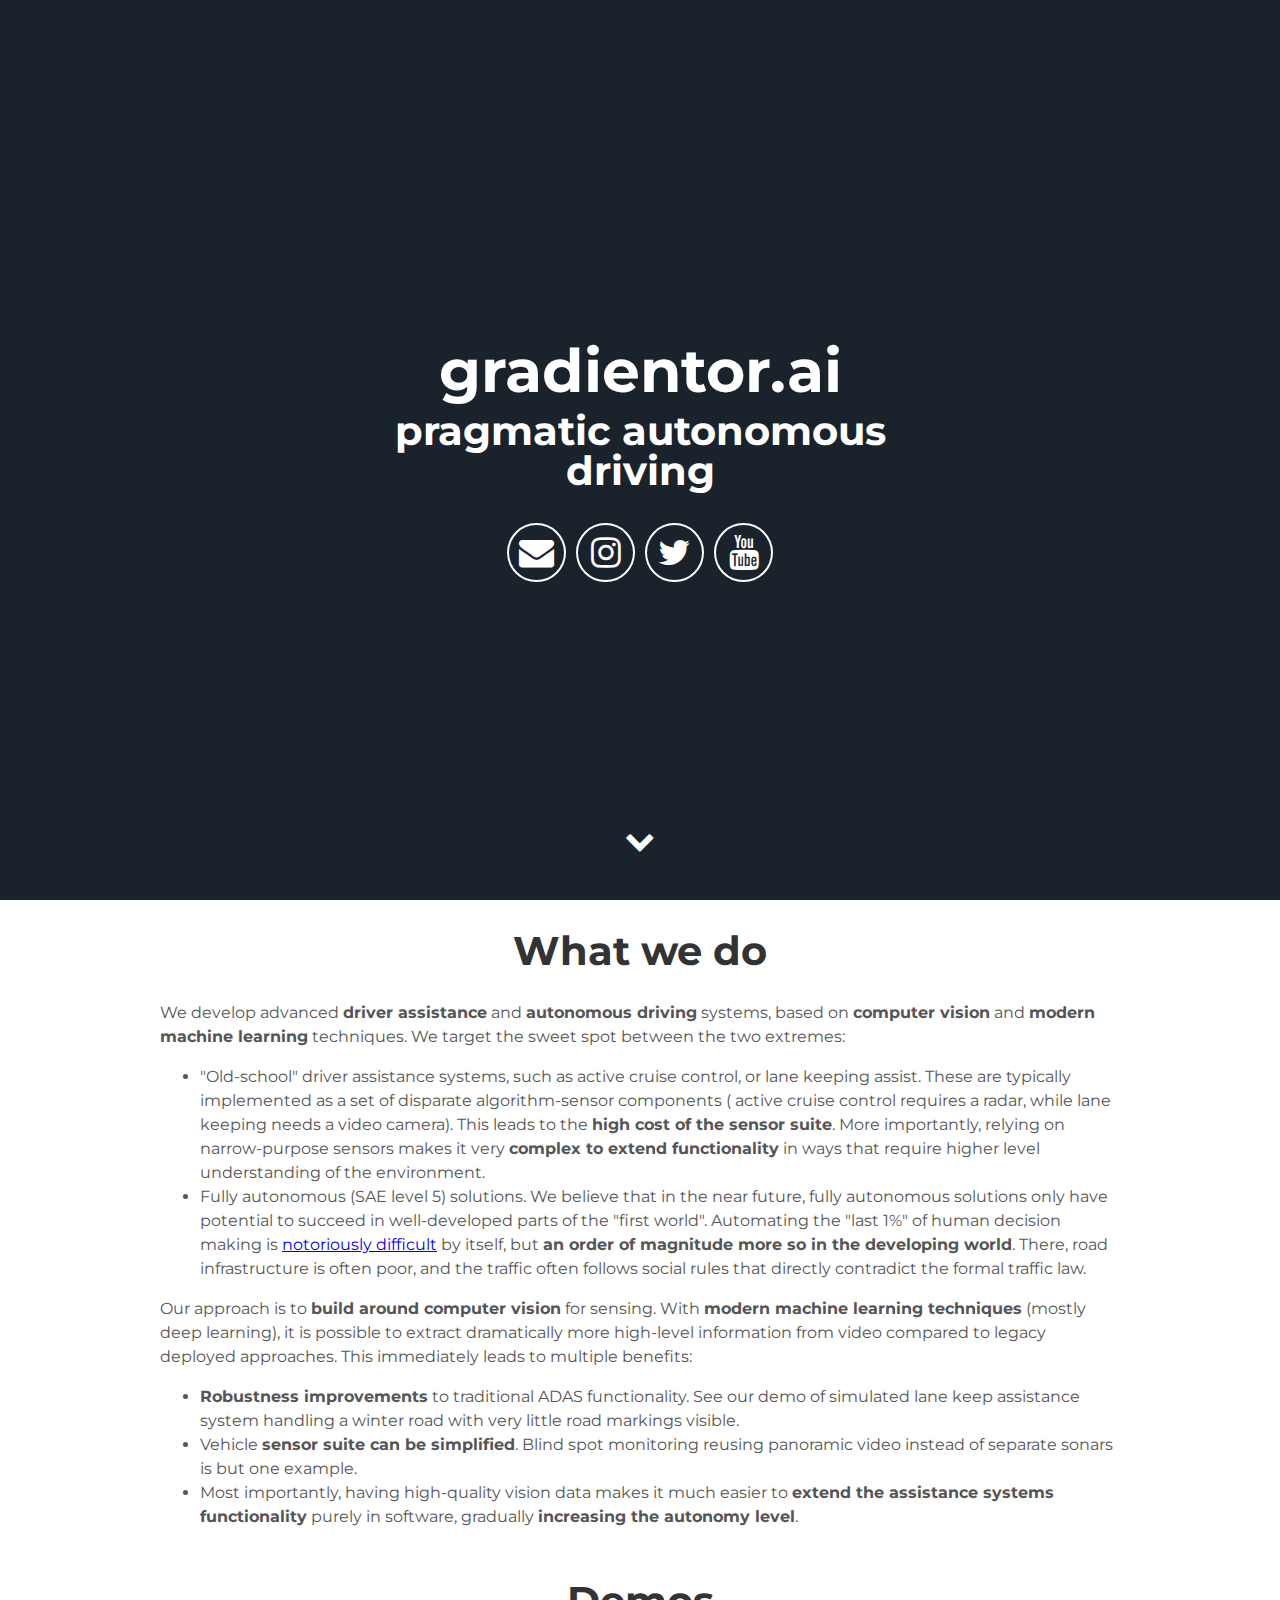
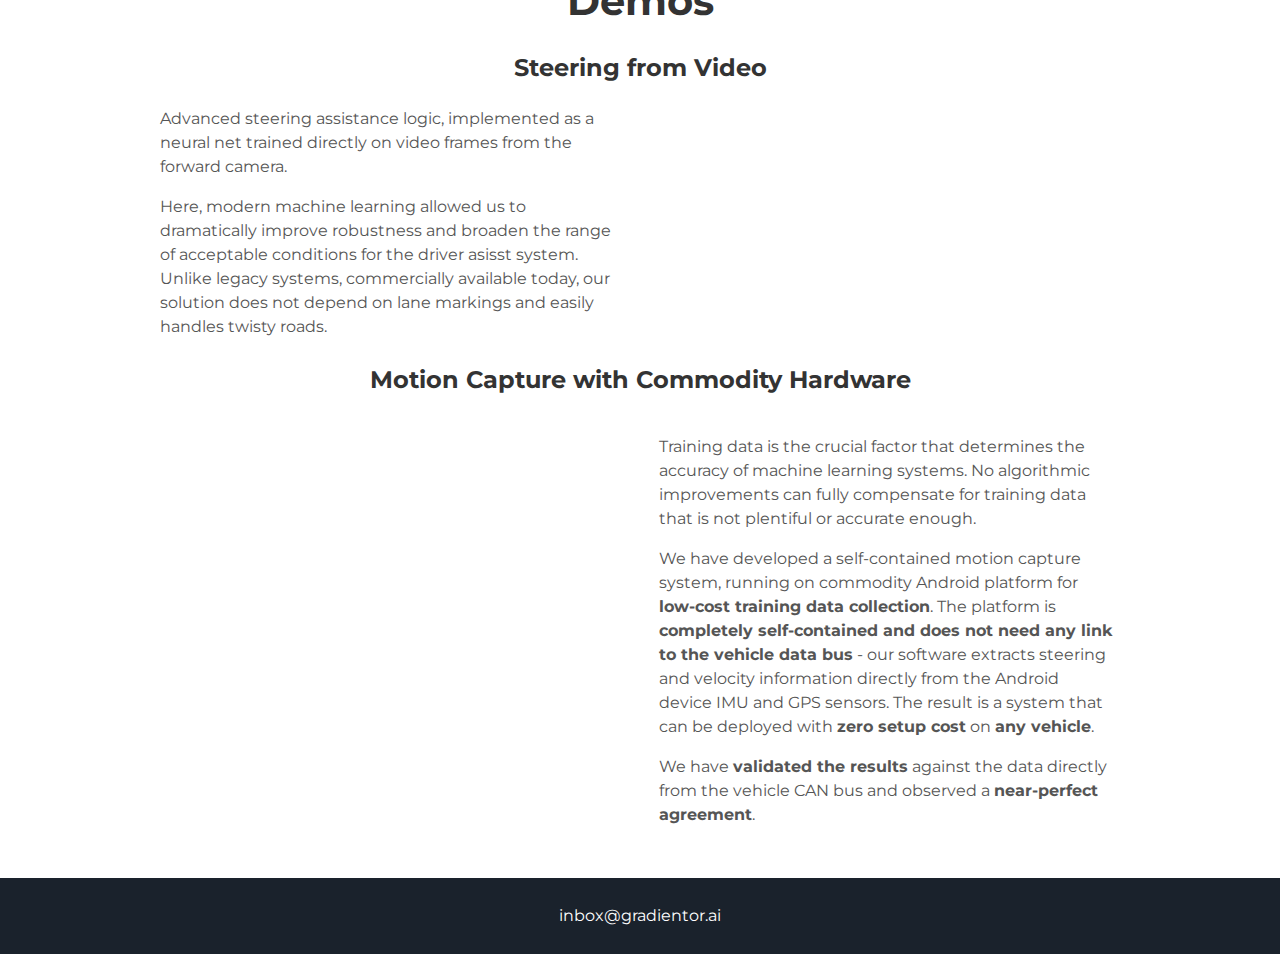
==== index.html @ 809b460f "First pass at actual content." ====
<!DOCTYPE html>
<html lang="en">
  <head>
  <meta charset="utf-8">
  <meta http-equiv="X-UA-Compatible" content="IE=edge">
  <meta name="viewport" content="width=device-width, initial-scale=1">

  <title>gradientor.ai | Pragmatic autonomous driving with modern computer vision</title>
  <meta name="description" content="description from settings.">

  <link rel="stylesheet" href="/css/main.css">
</head>

  <body>
      <div id="particles-js">
  <div class="header">
      <h1>
        <span class="site-title">gradientor.ai</span>
        <span class="site-description">pragmatic autonomous driving</span>
      </h1>
      <div class="header-icons">
        <a aria-label="Send email" href="mailto:inbox@gradientor.ai"><i class="icon fa fa-envelope"></i></a>
        <a aria-label="Instagram" target="_blank" href="https://www.instagram.com/gradientor_ai/"><i class="icon fa fa-instagram" aria-hidden="true"></i></a>
        <a aria-label="Twitter" target="_blank" href="https://twitter.com/gradientor_ai"><i class="icon fa fa-twitter" aria-hidden="true"></i></a>
        <a aria-label="Youtube" target="_blank" href="https://www.youtube.com/channel/UC8HfdYLdlpXyxQtxueDr6cw"><i class="icon fa fa-youtube" aria-hidden="true"></i></a>
      </div>
      <!-- coming soon
      <div class="header-links">
        <a class="link" href="#about" data-scroll>What We Do</a>
        <a class="link" href="#projects" data-scroll>See Demos</a>
        <a class="link" href="#footer" data-scroll>Team</a>
      </div>
      -->
  </div>
  <a class="down" href="#about" data-scroll><i class="icon fa fa-chevron-down" aria-hidden="true"></i></a>
</div>

      <section id="about">
         <div class="user-details">
  <h1 align="center">What we do</h1>
  <p> We develop advanced <strong>driver assistance</strong> and
  <strong>autonomous driving</strong> systems, based on <strong>computer 
  vision</strong> and <strong>modern machine learning</strong> 
  techniques. We target the sweet spot between the two extremes:
  </p>
  <p>
  <ul>
  <li>"Old-school" driver assistance systems, such as active cruise control,
      or lane keeping assist. These are
      typically implemented as a set of disparate algorithm-sensor components (
      active cruise control requires a radar, while lane keeping needs a video
      camera). This leads to the <strong>high cost of the sensor suite</strong>.
      More importantly,
      relying on narrow-purpose sensors makes it very <strong>complex
      to extend functionality</strong> in ways that require higher level
      understanding of the environment.
      </li>
  <li>Fully autonomous (SAE level 5) solutions. We believe that in the
      near future, fully autonomous solutions only have potential to succeed in
      well-developed parts of the "first world". Automating the "last 1%" of human
      decision making is 
      <a target="_blank" href="https://spectrum.ieee.org/cars-that-think/transportation/self-driving/have-selfdriving-cars-stopped-getting-better">notoriously difficult</a> by itself, but
      <strong>an order of magnitude more so in the developing world</strong>. There, road
      infrastructure is often poor, and the traffic often follows social rules
      that directly contradict the formal traffic law.</li>
  </ul>
  </p>
  <p>
  Our approach is to <strong>build around computer vision</strong> for sensing.
  With <strong>modern machine learning techniques</strong> 
  (mostly deep learning), it is possible to extract
  dramatically more high-level information from video compared to legacy
  deployed approaches. This immediately leads to multiple benefits:
  <ul>
    <li><strong>Robustness improvements</strong> to traditional ADAS
    functionality. See our demo of simulated lane keep assistance system
    handling a winter road with very little road markings visible.
    </li>
    <li>
    Vehicle <strong>sensor suite can be simplified</strong>. Blind spot
    monitoring reusing panoramic video instead of separate sonars is but one
    example.
    </li>
    <li>
    Most importantly, having high-quality vision data makes it much easier to
    <strong>extend the assistance systems functionality</strong> purely in
    software, gradually <strong>increasing the autonomy level</strong>.
    </li>
  </ul>
  </p>

<!--
</div>
  <div class="user">
    <div class="tech">
      <h2>Design</h2>
      <i class="devicon-html5-plain-wordmark"></i>
      <i class="devicon-bootstrap-plain-wordmark colored"></i>
      <i class="devicon-sass-original colored"></i>
      <p>Mumblecore hexagon kombucha, pitchfork four loko raclette intelligentsia master cleanse.
        Vinyl XOXO lumbersexual</p>
    </div>
    <div class="tech">
      <h2>Code</h2>
      <i class="devicon-javascript-plain colored"></i>
      <i class="devicon-react-original-wordmark colored"></i>
      <i class="devicon-nodejs-plain-wordmark"></i>
      <p>Mumblecore hexagon kombucha, pitchfork four loko raclette intelligentsia master cleanse.
        Vinyl XOXO lumbersexual</p>
    </div>
    <div class="tech">
      <h2>Tools</h2>
      <i class="devicon-git-plain"></i>
      <i class="devicon-gulp-plain colored"></i>
      <i class="devicon-atom-original-wordmark"></i>
      <p>Mumblecore hexagon kombucha, pitchfork four loko raclette intelligentsia master cleanse.
        Vinyl XOXO lumbersexual</p>
    </div>
</div>
-->

      </section>
      <section id="projects">
        <div class="user-details">
  <h1 align="center"> Demos </h1>
<div class="user-projects">
  <h3>Steering from Video</h3>
  <div class="images-right">
    <iframe width="400" height="225" src="https://www.youtube.com/embed/yTUo-biNPG4" frameborder="0" allow="autoplay; encrypted-media" allowfullscreen></iframe>
  </div>
  <div class="contents">
    <p>Advanced steering assistance logic, implemented as a neural net trained
       directly on video frames from the forward camera.</p>
      
    <p>Here, modern machine learning allowed us to dramatically improve
      robustness and broaden the range of acceptable conditions for the driver
      asisst system. Unlike legacy systems, commercially available today, our
      solution does not depend on lane markings and easily handles twisty roads.
    </p>
  </div>
</div>
<div class="user-projects">
  <h3>Motion Capture with Commodity Hardware</h3>
  <div class="images-left">
    <iframe width="400" height="225" src="https://www.youtube.com/embed/HvfqpzvW2E8" frameborder="0" allow="autoplay; encrypted-media" allowfullscreen></iframe>
  </div>
  <div class="contents-right">
    <p>Training data is the crucial factor that determines the accuracy
      of machine learning systems. No algorithmic improvements can fully
      compensate for training data that is not plentiful or accurate enough.
    </p>
    
    <p>
      We have developed a self-contained motion capture system, running on
      commodity Android platform for <strong>low-cost training data collection</strong>.
      The platform is <strong>completely self-contained and does not need any link
      to the vehicle data bus</strong> - our software extracts steering and velocity
      information directly from the Android device IMU and GPS sensors. The
      result is a system that can be deployed with 
      <strong>zero setup cost</strong> on <strong>any vehicle</strong>.      
    </p>
    
    <p>
      We have <strong>validated the results</strong> against the data directly from the
      vehicle CAN bus and observed a <strong>near-perfect agreement</strong>.
    </p>
  </div>
</div>
</div>

      </section>
        
      <footer class="footer">
    <p>inbox@gradientor.ai</p>
</footer>
<script src="/assets/js/sweet-scroll.min.js"></script>
<script src="/assets/js/main.js"></script>


  </body>
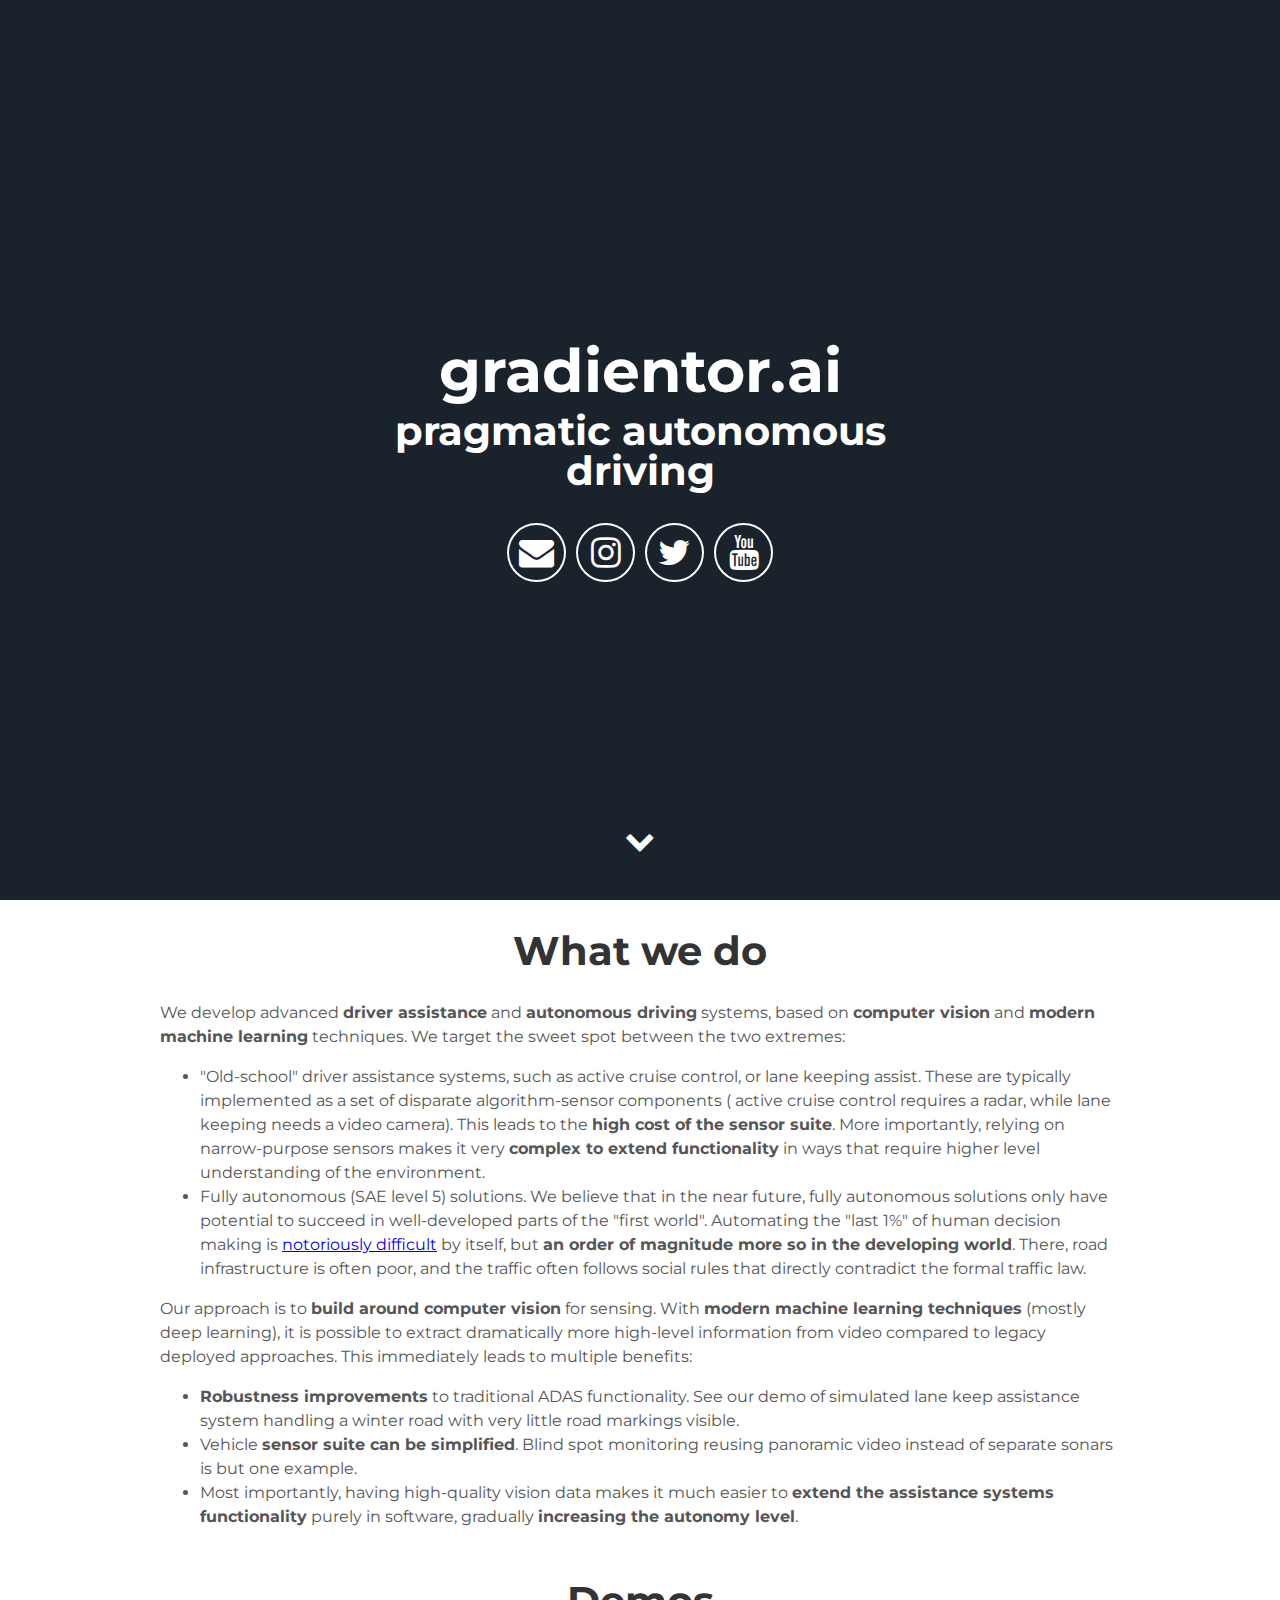
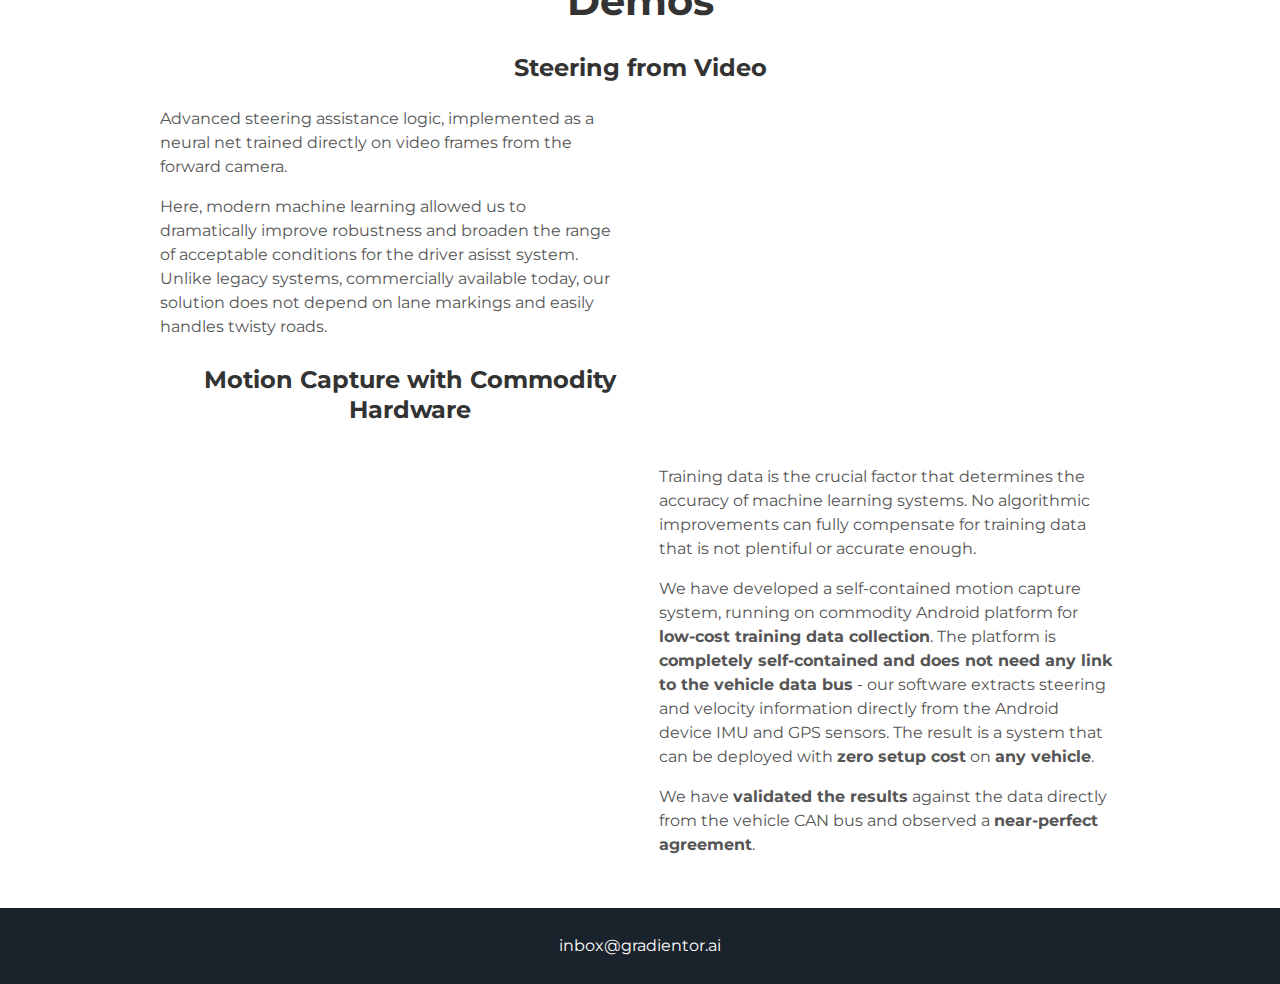
==== commit 0fd2f70f: "Responsive resizing for YT embeds." ====
--- a/index.html
+++ b/index.html
@@ -126,7 +126,9 @@
 <div class="user-projects">
   <h3>Steering from Video</h3>
   <div class="images-right">
-    <iframe width="400" height="225" src="https://www.youtube.com/embed/yTUo-biNPG4" frameborder="0" allow="autoplay; encrypted-media" allowfullscreen></iframe>
+    <div class="video-container">
+      <iframe width="560" height="315" src="https://www.youtube-nocookie.com/embed/yTUo-biNPG4" frameborder="0" allow="autoplay; encrypted-media" allowfullscreen></iframe>
+    </div>
   </div>
   <div class="contents">
     <p>Advanced steering assistance logic, implemented as a neural net trained
@@ -142,7 +144,9 @@
 <div class="user-projects">
   <h3>Motion Capture with Commodity Hardware</h3>
   <div class="images-left">
-    <iframe width="400" height="225" src="https://www.youtube.com/embed/HvfqpzvW2E8" frameborder="0" allow="autoplay; encrypted-media" allowfullscreen></iframe>
+    <div class="video-container">
+      <iframe width="560" height="315" src="https://www.youtube-nocookie.com/embed/HvfqpzvW2E8" frameborder="0" allow="autoplay; encrypted-media" allowfullscreen></iframe>
+    </div>
   </div>
   <div class="contents-right">
     <p>Training data is the crucial factor that determines the accuracy
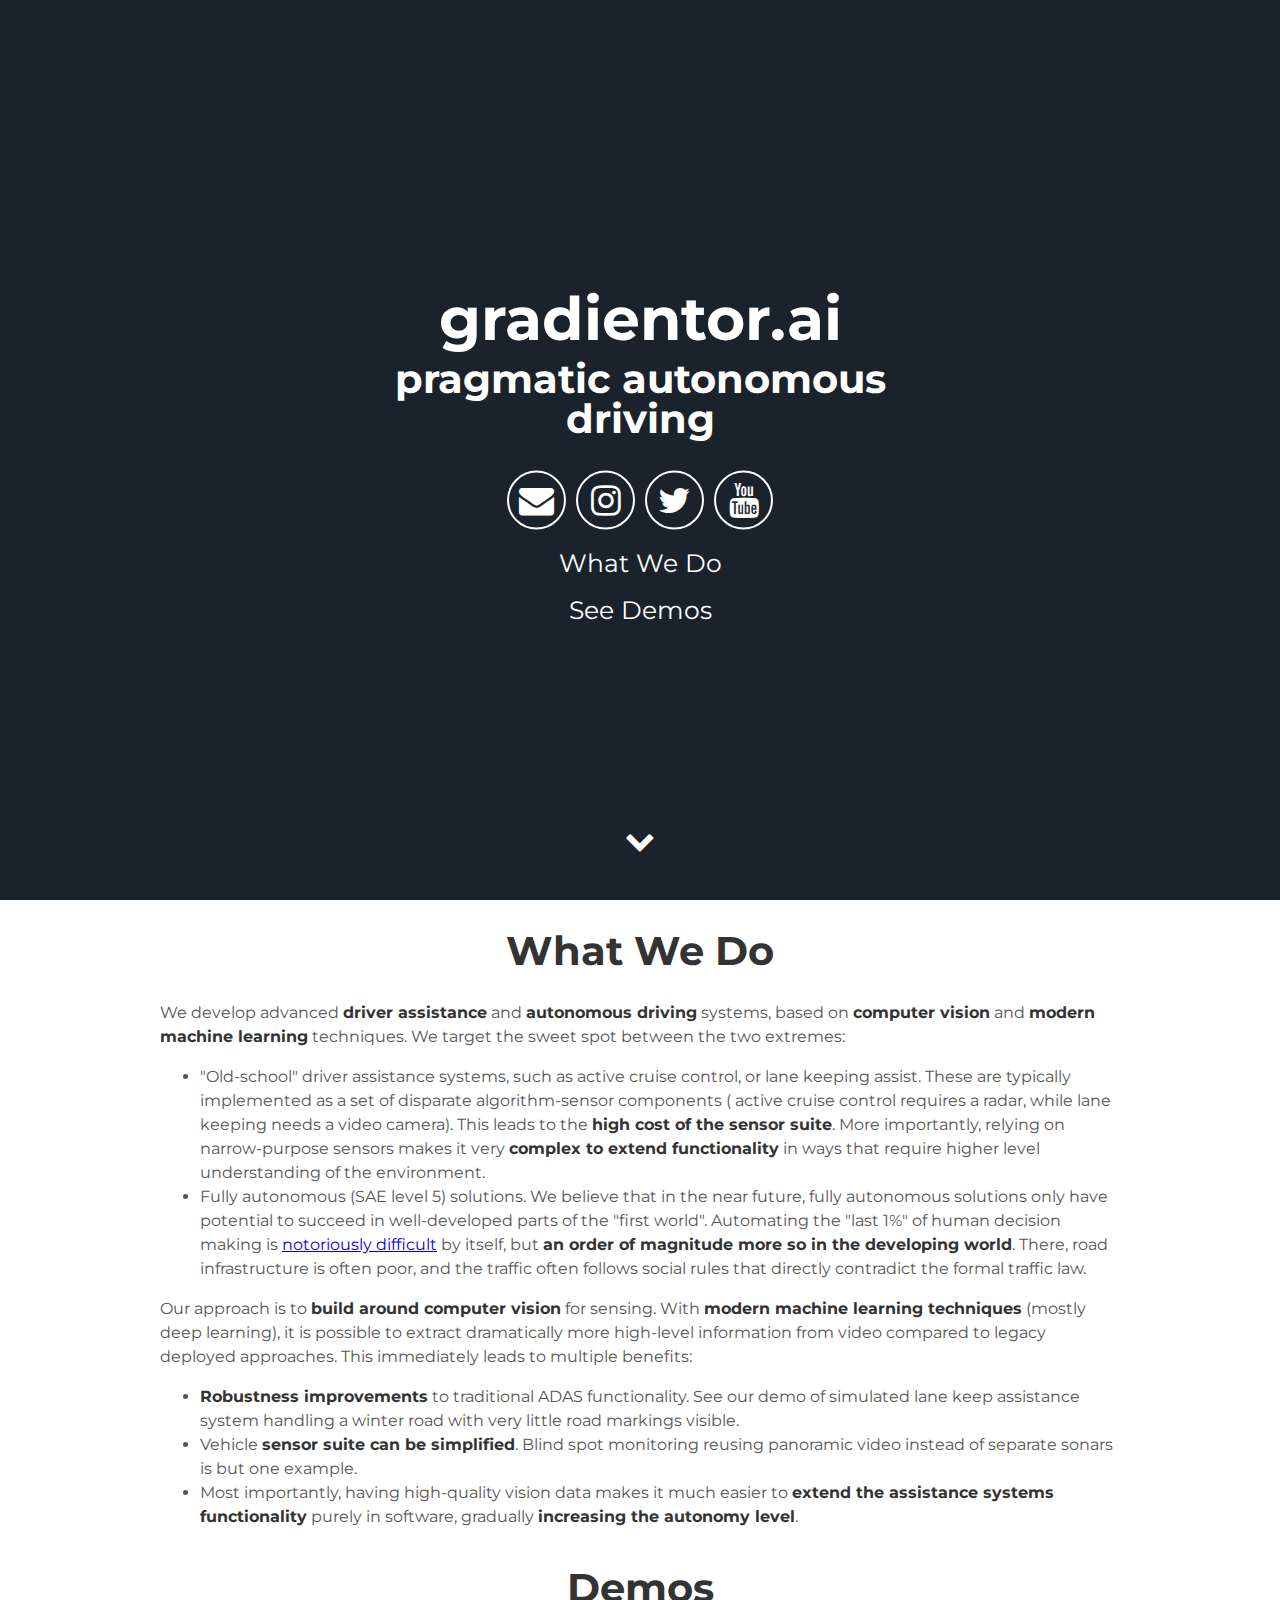
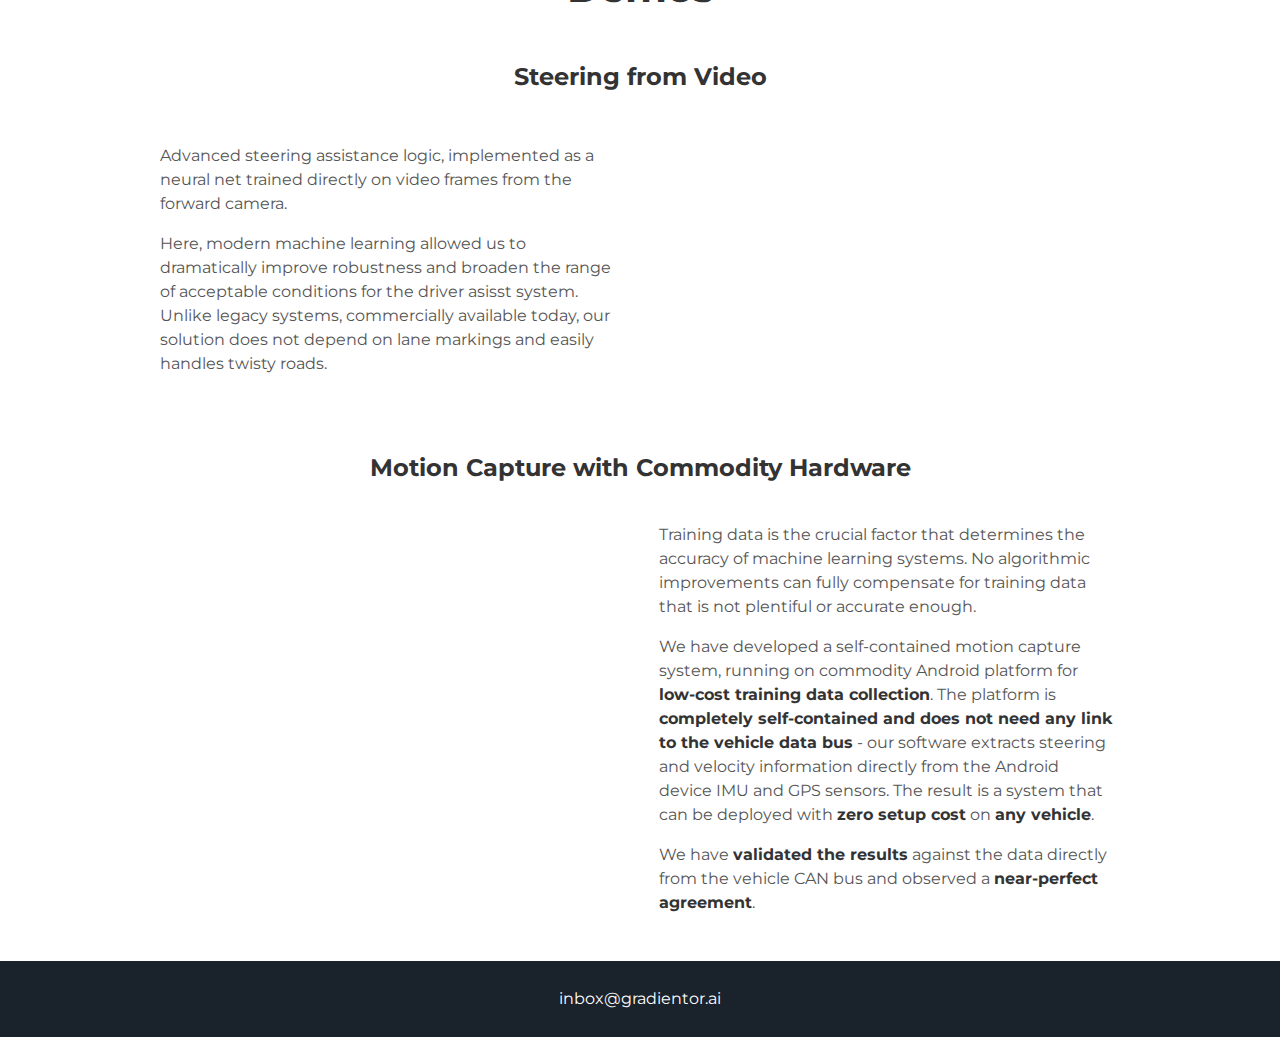
==== commit dc137598: "Sort of fix individual projects layout, remove the rest of javascript." ====
--- a/index.html
+++ b/index.html
@@ -24,20 +24,19 @@
         <a aria-label="Twitter" target="_blank" href="https://twitter.com/gradientor_ai"><i class="icon fa fa-twitter" aria-hidden="true"></i></a>
         <a aria-label="Youtube" target="_blank" href="https://www.youtube.com/channel/UC8HfdYLdlpXyxQtxueDr6cw"><i class="icon fa fa-youtube" aria-hidden="true"></i></a>
       </div>
-      <!-- coming soon
       <div class="header-links">
         <a class="link" href="#about" data-scroll>What We Do</a>
+      </div>
+      <div class="header-links">
         <a class="link" href="#projects" data-scroll>See Demos</a>
-        <a class="link" href="#footer" data-scroll>Team</a>
       </div>
-      -->
   </div>
   <a class="down" href="#about" data-scroll><i class="icon fa fa-chevron-down" aria-hidden="true"></i></a>
 </div>
 
       <section id="about">
          <div class="user-details">
-  <h1 align="center">What we do</h1>
+  <h1 align="center">What We Do</h1>
   <p> We develop advanced <strong>driver assistance</strong> and
   <strong>autonomous driving</strong> systems, based on <strong>computer 
   vision</strong> and <strong>modern machine learning</strong> 
@@ -123,53 +122,57 @@
       <section id="projects">
         <div class="user-details">
   <h1 align="center"> Demos </h1>
-<div class="user-projects">
-  <h3>Steering from Video</h3>
-  <div class="images-right">
-    <div class="video-container">
-      <iframe width="560" height="315" src="https://www.youtube-nocookie.com/embed/yTUo-biNPG4" frameborder="0" allow="autoplay; encrypted-media" allowfullscreen></iframe>
+  <div class="user-projects">
+    <h3>Steering from Video</h3>
+    <div class="projects-container-video-right">
+      <div class="projects-contents">
+        <p>Advanced steering assistance logic, implemented as a neural net trained
+           directly on video frames from the forward camera.</p>
+          
+        <p>Here, modern machine learning allowed us to dramatically improve
+          robustness and broaden the range of acceptable conditions for the driver
+          asisst system. Unlike legacy systems, commercially available today, our
+          solution does not depend on lane markings and easily handles twisty roads.
+        </p>
+      </div>
+      <div class="projects-images">
+        <div class="video-container">
+          <iframe width="560" height="315" src="https://www.youtube-nocookie.com/embed/yTUo-biNPG4" frameborder="0" allow="autoplay; encrypted-media" allowfullscreen></iframe>
+        </div>
+      </div>
     </div>
   </div>
-  <div class="contents">
-    <p>Advanced steering assistance logic, implemented as a neural net trained
-       directly on video frames from the forward camera.</p>
-      
-    <p>Here, modern machine learning allowed us to dramatically improve
-      robustness and broaden the range of acceptable conditions for the driver
-      asisst system. Unlike legacy systems, commercially available today, our
-      solution does not depend on lane markings and easily handles twisty roads.
-    </p>
-  </div>
-</div>
-<div class="user-projects">
-  <h3>Motion Capture with Commodity Hardware</h3>
-  <div class="images-left">
-    <div class="video-container">
-      <iframe width="560" height="315" src="https://www.youtube-nocookie.com/embed/HvfqpzvW2E8" frameborder="0" allow="autoplay; encrypted-media" allowfullscreen></iframe>
+  <div class="user-projects">
+    <h3>Motion Capture with Commodity Hardware</h3>
+    <div class="projects-container-video-left">
+      <div class="projects-images">
+        <div class="video-container">
+          <iframe width="560" height="315" src="https://www.youtube-nocookie.com/embed/HvfqpzvW2E8" frameborder="0" allow="autoplay; encrypted-media" allowfullscreen></iframe>
+        </div>
+      </div>
+      <div class="projects-contents">
+        <p>Training data is the crucial factor that determines the accuracy
+          of machine learning systems. No algorithmic improvements can fully
+          compensate for training data that is not plentiful or accurate enough.
+        </p>
+        
+        <p>
+          We have developed a self-contained motion capture system, running on
+          commodity Android platform for <strong>low-cost training data collection</strong>.
+          The platform is <strong>completely self-contained and does not need any link
+          to the vehicle data bus</strong> - our software extracts steering and velocity
+          information directly from the Android device IMU and GPS sensors. The
+          result is a system that can be deployed with 
+          <strong>zero setup cost</strong> on <strong>any vehicle</strong>.      
+        </p>
+        
+        <p>
+          We have <strong>validated the results</strong> against the data directly from the
+          vehicle CAN bus and observed a <strong>near-perfect agreement</strong>.
+        </p>
+      </div>
     </div>
   </div>
-  <div class="contents-right">
-    <p>Training data is the crucial factor that determines the accuracy
-      of machine learning systems. No algorithmic improvements can fully
-      compensate for training data that is not plentiful or accurate enough.
-    </p>
-    
-    <p>
-      We have developed a self-contained motion capture system, running on
-      commodity Android platform for <strong>low-cost training data collection</strong>.
-      The platform is <strong>completely self-contained and does not need any link
-      to the vehicle data bus</strong> - our software extracts steering and velocity
-      information directly from the Android device IMU and GPS sensors. The
-      result is a system that can be deployed with 
-      <strong>zero setup cost</strong> on <strong>any vehicle</strong>.      
-    </p>
-    
-    <p>
-      We have <strong>validated the results</strong> against the data directly from the
-      vehicle CAN bus and observed a <strong>near-perfect agreement</strong>.
-    </p>
-  </div>
-</div>
 </div>
 
       </section>
@@ -177,8 +180,6 @@
       <footer class="footer">
     <p>inbox@gradientor.ai</p>
 </footer>
-<script src="/assets/js/sweet-scroll.min.js"></script>
-<script src="/assets/js/main.js"></script>
 
 
   </body>
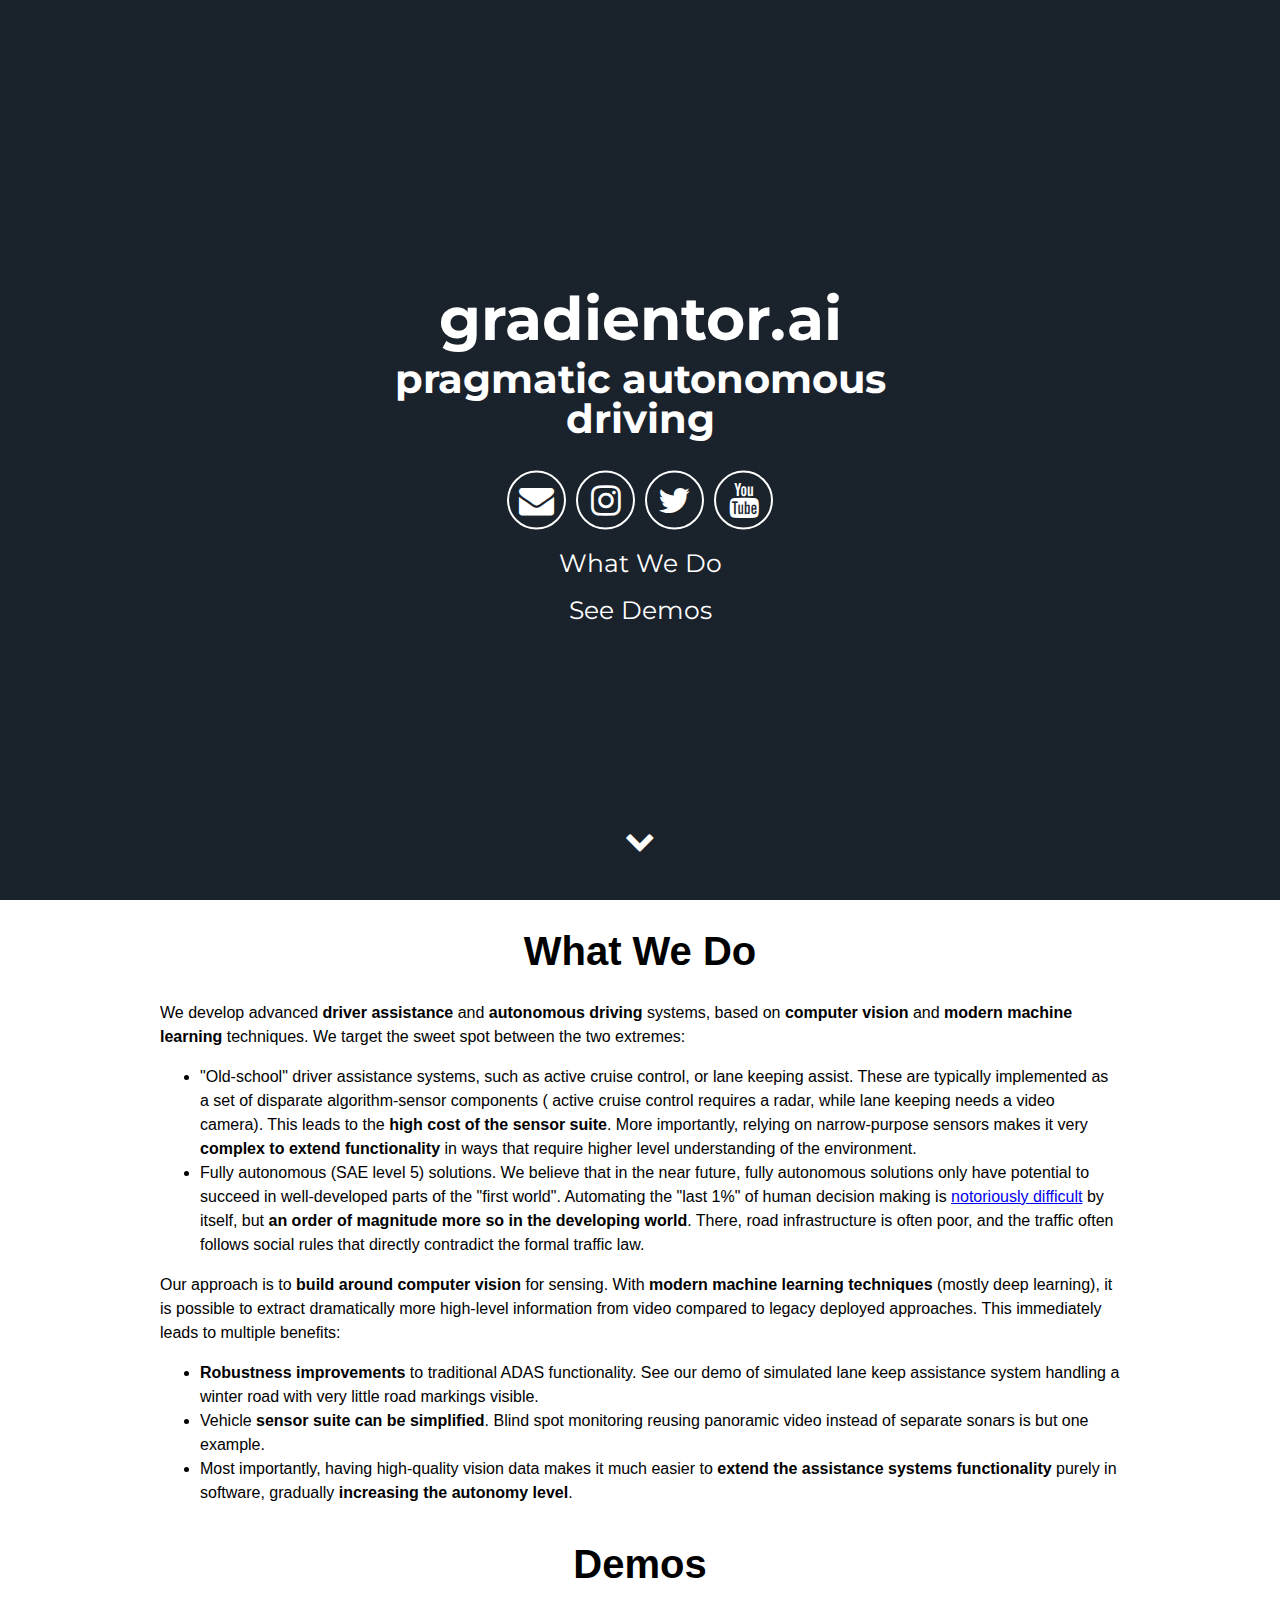
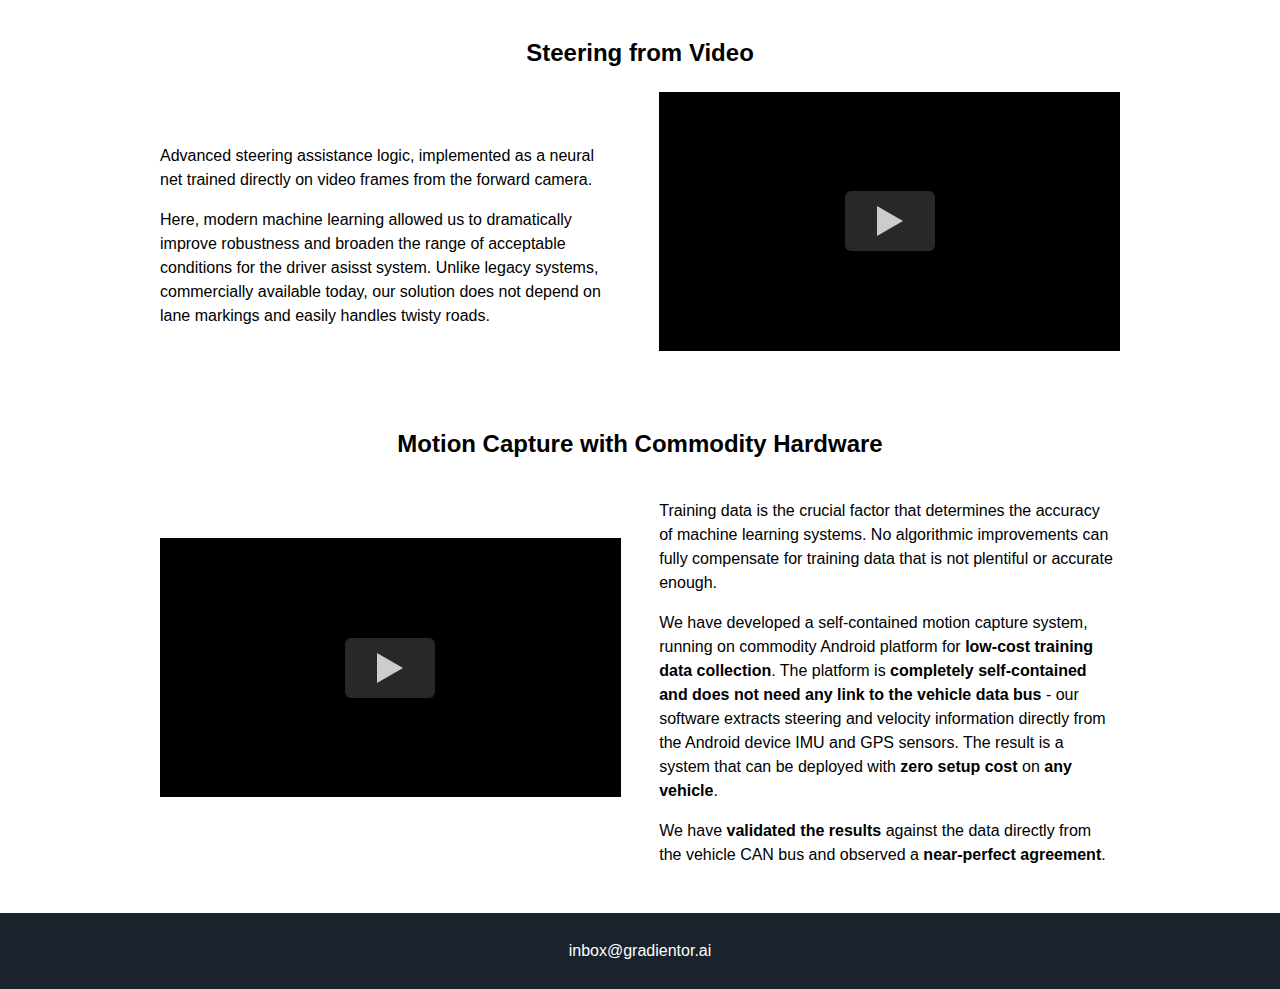
==== commit b7e0cd64: "Lazyload YT embeds." ====
--- a/index.html
+++ b/index.html
@@ -136,9 +136,12 @@
         </p>
       </div>
       <div class="projects-images">
-        <div class="video-container">
+        <div class="youtube" data-embed="yTUo-biNPG4"> 
+          <div class="play-button"></div> 
+        </div>
+        <!-- <div class="video-container">
           <iframe width="560" height="315" src="https://www.youtube-nocookie.com/embed/yTUo-biNPG4" frameborder="0" allow="autoplay; encrypted-media" allowfullscreen></iframe>
-        </div>
+        </div> -->
       </div>
     </div>
   </div>
@@ -146,9 +149,12 @@
     <h3>Motion Capture with Commodity Hardware</h3>
     <div class="projects-container-video-left">
       <div class="projects-images">
-        <div class="video-container">
+        <div class="youtube" data-embed="HvfqpzvW2E8"> 
+          <div class="play-button"></div> 
+        </div>
+        <!-- <div class="video-container">
           <iframe width="560" height="315" src="https://www.youtube-nocookie.com/embed/HvfqpzvW2E8" frameborder="0" allow="autoplay; encrypted-media" allowfullscreen></iframe>
-        </div>
+        </div> -->
       </div>
       <div class="projects-contents">
         <p>Training data is the crucial factor that determines the accuracy
@@ -181,5 +187,24 @@
     <p>inbox@gradientor.ai</p>
 </footer>
 
-
   </body>
+<script>// YT lazyload snippet from https://webdesign.tutsplus.com/tutorials/how-to-lazy-load-embedded-youtube-videos--cms-26743
+var youtube = document.querySelectorAll( ".youtube" );
+for (var i = 0; i < youtube.length; i++) {
+  var source = "https://img.youtube.com/vi/"+ youtube[i].dataset.embed +"/sddefault.jpg"; 
+  var image = new Image();
+  image.src = source;
+  image.addEventListener( "load", function() {
+      youtube[ i ].appendChild( image );
+  }( i ) );
+  youtube[i].addEventListener( "click", function() {
+ 
+  var iframe = document.createElement( "iframe" );
+    iframe.setAttribute( "frameborder", "0" );
+    iframe.setAttribute( "allowfullscreen", "" );
+    iframe.setAttribute( "src", "https://www.youtube-nocookie.com/embed/"+ this.dataset.embed +"?rel=0&showinfo=0&autoplay=1" );
+    this.innerHTML = "";
+    this.appendChild( iframe );
+  } );
+}
+</script>
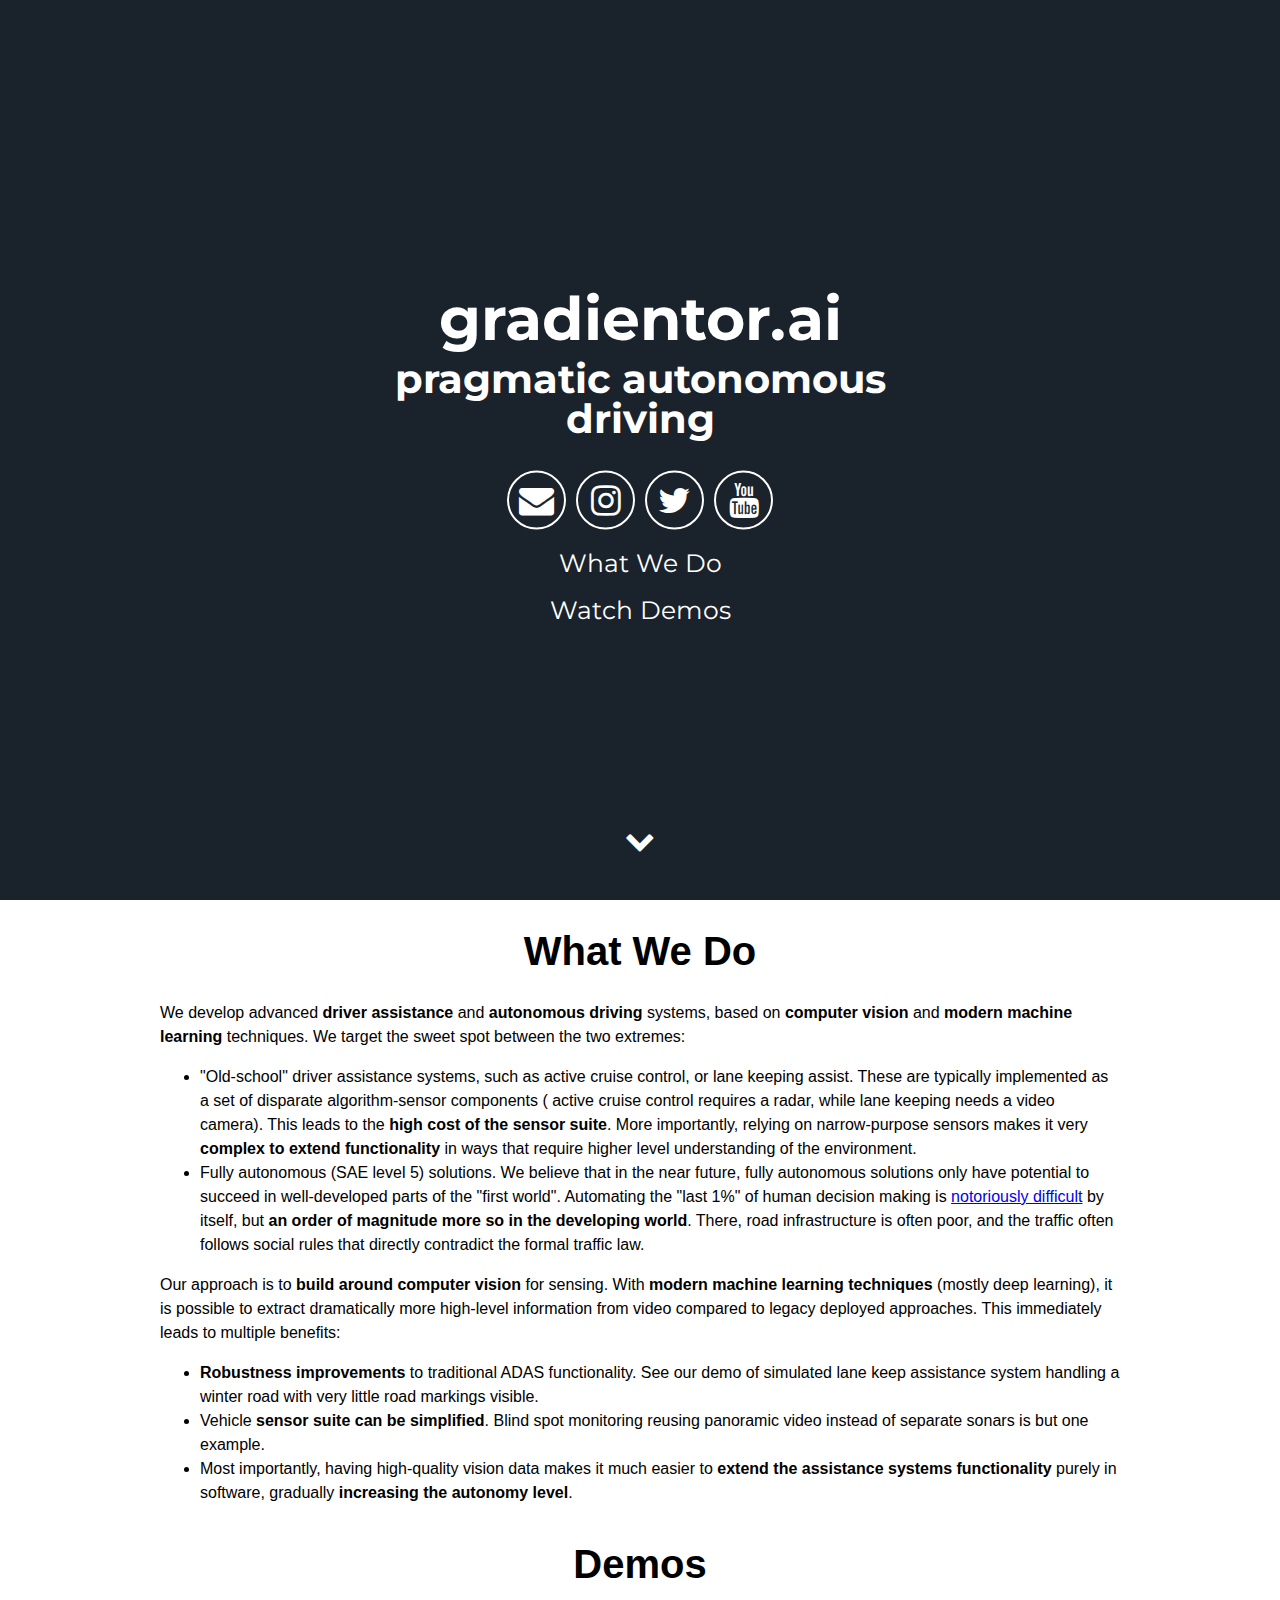
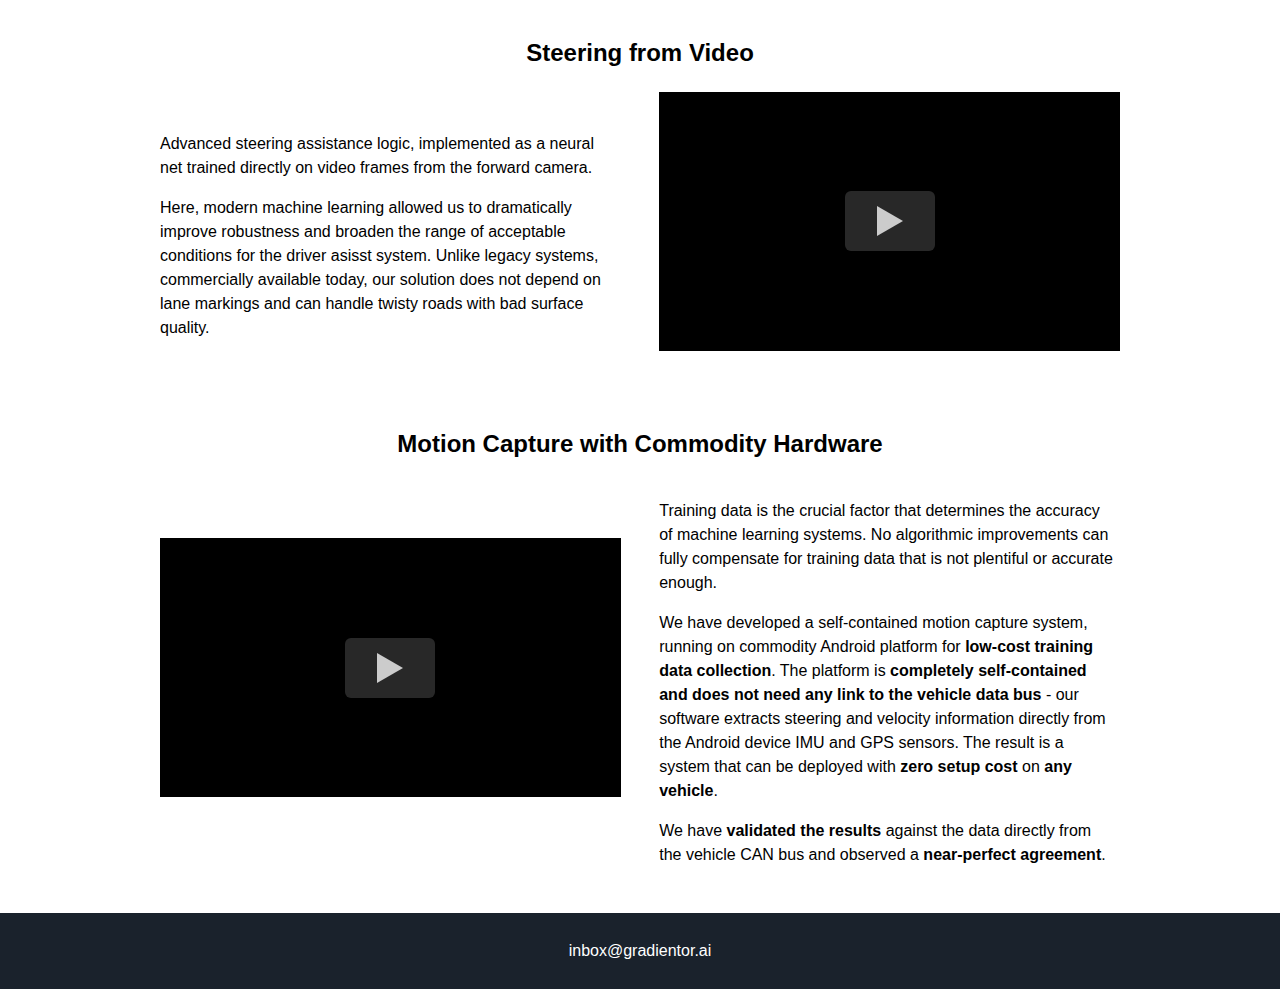
==== commit 63a96295: "Update autonomous steering demo video." ====
--- a/index.html
+++ b/index.html
@@ -4,9 +4,13 @@
   <meta charset="utf-8">
   <meta http-equiv="X-UA-Compatible" content="IE=edge">
   <meta name="viewport" content="width=device-width, initial-scale=1">
+  <meta name="keywords" content="Deep Learning, Machine Learning, Neural Networks, Computer Vision, Artificial Intelligence, Data Science, Self-Driving Cars, Driver Assistance Systems, ADAS, Motion Capture, Sensor Fusion, IMU, Inertial Measurements Unit">
+  
+  <link rel="alternate" href="https://gradientor.github.io">
+  <link rel="canonical" href="http://gradientor.ai">
 
   <title>gradientor.ai | Pragmatic autonomous driving with modern computer vision</title>
-  <meta name="description" content="description from settings.">
+  <meta name="description" content="We develop advanced driver assistance and autonomous driving systems, based on computer vision and modern machine learning.">
 
   <link rel="stylesheet" href="/css/main.css">
 </head>
@@ -28,7 +32,7 @@
         <a class="link" href="#about" data-scroll>What We Do</a>
       </div>
       <div class="header-links">
-        <a class="link" href="#projects" data-scroll>See Demos</a>
+        <a class="link" href="#projects" data-scroll>Watch Demos</a>
       </div>
   </div>
   <a class="down" href="#about" data-scroll><i class="icon fa fa-chevron-down" aria-hidden="true"></i></a>
@@ -88,36 +92,6 @@
   </ul>
   </p>
 
-<!--
-</div>
-  <div class="user">
-    <div class="tech">
-      <h2>Design</h2>
-      <i class="devicon-html5-plain-wordmark"></i>
-      <i class="devicon-bootstrap-plain-wordmark colored"></i>
-      <i class="devicon-sass-original colored"></i>
-      <p>Mumblecore hexagon kombucha, pitchfork four loko raclette intelligentsia master cleanse.
-        Vinyl XOXO lumbersexual</p>
-    </div>
-    <div class="tech">
-      <h2>Code</h2>
-      <i class="devicon-javascript-plain colored"></i>
-      <i class="devicon-react-original-wordmark colored"></i>
-      <i class="devicon-nodejs-plain-wordmark"></i>
-      <p>Mumblecore hexagon kombucha, pitchfork four loko raclette intelligentsia master cleanse.
-        Vinyl XOXO lumbersexual</p>
-    </div>
-    <div class="tech">
-      <h2>Tools</h2>
-      <i class="devicon-git-plain"></i>
-      <i class="devicon-gulp-plain colored"></i>
-      <i class="devicon-atom-original-wordmark"></i>
-      <p>Mumblecore hexagon kombucha, pitchfork four loko raclette intelligentsia master cleanse.
-        Vinyl XOXO lumbersexual</p>
-    </div>
-</div>
--->
-
       </section>
       <section id="projects">
         <div class="user-details">
@@ -130,18 +104,16 @@
            directly on video frames from the forward camera.</p>
           
         <p>Here, modern machine learning allowed us to dramatically improve
-          robustness and broaden the range of acceptable conditions for the driver
-          asisst system. Unlike legacy systems, commercially available today, our
-          solution does not depend on lane markings and easily handles twisty roads.
+          robustness and broaden the range of acceptable conditions for the
+          driver asisst system. Unlike legacy systems, commercially available
+          today, our solution does not depend on lane markings and can handle
+          twisty roads with bad surface quality.
         </p>
       </div>
       <div class="projects-images">
-        <div class="youtube" data-embed="yTUo-biNPG4"> 
+        <div class="youtube" data-embed="iPyDJqMd_kk">
           <div class="play-button"></div> 
         </div>
-        <!-- <div class="video-container">
-          <iframe width="560" height="315" src="https://www.youtube-nocookie.com/embed/yTUo-biNPG4" frameborder="0" allow="autoplay; encrypted-media" allowfullscreen></iframe>
-        </div> -->
       </div>
     </div>
   </div>
@@ -152,9 +124,6 @@
         <div class="youtube" data-embed="HvfqpzvW2E8"> 
           <div class="play-button"></div> 
         </div>
-        <!-- <div class="video-container">
-          <iframe width="560" height="315" src="https://www.youtube-nocookie.com/embed/HvfqpzvW2E8" frameborder="0" allow="autoplay; encrypted-media" allowfullscreen></iframe>
-        </div> -->
       </div>
       <div class="projects-contents">
         <p>Training data is the crucial factor that determines the accuracy
@@ -187,9 +156,8 @@
     <p>inbox@gradientor.ai</p>
 </footer>
 
-  </body>
-<script>// YT lazyload snippet from https://webdesign.tutsplus.com/tutorials/how-to-lazy-load-embedded-youtube-videos--cms-26743
-var youtube = document.querySelectorAll( ".youtube" );
+  <!-- YT lazyload snippet from https://webdesign.tutsplus.com/tutorials/how-to-lazy-load-embedded-youtube-videos--cms-26743 -->
+  <script type="text/javascript">var youtube = document.querySelectorAll( ".youtube" );
 for (var i = 0; i < youtube.length; i++) {
   var source = "https://img.youtube.com/vi/"+ youtube[i].dataset.embed +"/sddefault.jpg"; 
   var image = new Image();
@@ -208,3 +176,33 @@
   } );
 }
 </script>
+  <!-- Yandex.Metrika counter -->
+<script type="text/javascript" >
+    (function (d, w, c) {
+        (w[c] = w[c] || []).push(function() {
+            try {
+                w.yaCounter47762800 = new Ya.Metrika({
+                    id:47762800,
+                    clickmap:true,
+                    trackLinks:true,
+                    accurateTrackBounce:true
+                });
+            } catch(e) { }
+        });
+
+        var n = d.getElementsByTagName("script")[0],
+            s = d.createElement("script"),
+            f = function () { n.parentNode.insertBefore(s, n); };
+        s.type = "text/javascript";
+        s.async = true;
+        s.src = "https://mc.yandex.ru/metrika/watch.js";
+
+        if (w.opera == "[object Opera]") {
+            d.addEventListener("DOMContentLoaded", f, false);
+        } else { f(); }
+    })(document, window, "yandex_metrika_callbacks");
+</script>
+<noscript><div><img src="https://mc.yandex.ru/watch/47762800" style="position:absolute; left:-9999px;" alt="" /></div></noscript>
+<!-- /Yandex.Metrika counter -->
+
+  </body>
